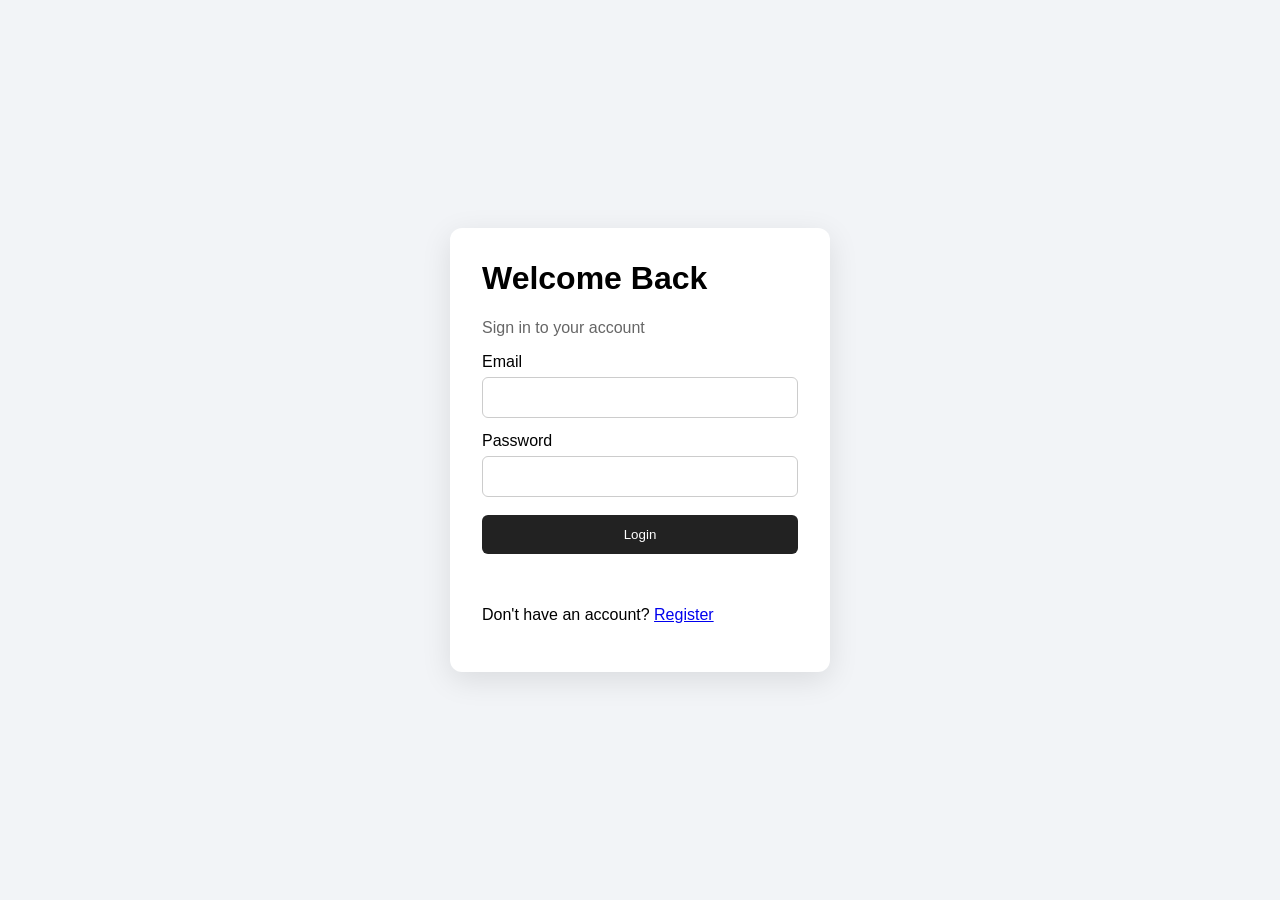
==== index.html @ b6819a4b "Add files via upload" ====
<!doctype html>
<html lang="en">
  <head>
    <meta charset="UTF-8" />
    <meta name="viewport" content="width=device-width, initial-scale=1.0" />
    <title>Simple Login</title>
    <link rel="stylesheet" href="style.css" />
  </head>
  <body>
    <main class="card">
      <h1>Welcome Back</h1>
      <p class="subtitle">Sign in to your account</p>

      <form id="loginForm">
        <label>Email</label>
        <input type="email" id="email" required />

        <label>Password</label>
        <input type="password" id="password" required />

        <button type="submit">Login</button>
        <p id="message"></p>
      </form>

      <p>Don't have an account? <a href="#" id="showRegister">Register</a></p>

      <form id="registerForm" class="hidden">
        <h2>Create Account</h2>
        <label>Name</label>
        <input type="text" id="name" />

        <label>Email</label>
        <input type="email" id="regEmail" />

        <label>Password</label>
        <input type="password" id="regPassword" />

        <button type="submit">Register</button>
        <p id="registerMessage"></p>
      </form>
    </main>
  </body>
</html>
---- style.css ----
* {
  box-sizing: border-box;
  font-family: Arial, sans-serif;
}

body {
  margin: 0;
  min-height: 100vh;
  display: flex;
  justify-content: center;
  align-items: center;
  background: #f2f4f7;
}

.card {
  width: 380px;
  max-width: 90%;
  padding: 32px;
  background: white;
  border-radius: 12px;
  box-shadow: 0 8px 30px rgba(0, 0, 0, 0.1);
}

h1,
h2 {
  margin-top: 0;
}

.subtitle {
  color: #666;
}

label {
  display: block;
  margin: 14px 0 6px;
}

input {
  width: 100%;
  padding: 12px;
  border: 1px solid #ccc;
  border-radius: 6px;
}

button {
  width: 100%;
  margin-top: 18px;
  padding: 12px;
  border: 0;
  border-radius: 6px;
  background: #222;
  color: white;
  cursor: pointer;
}

button:hover {
  opacity: 0.9;
}

.hidden {
  display: none;
}

#message,
#registerMessage {
  min-height: 20px;
}
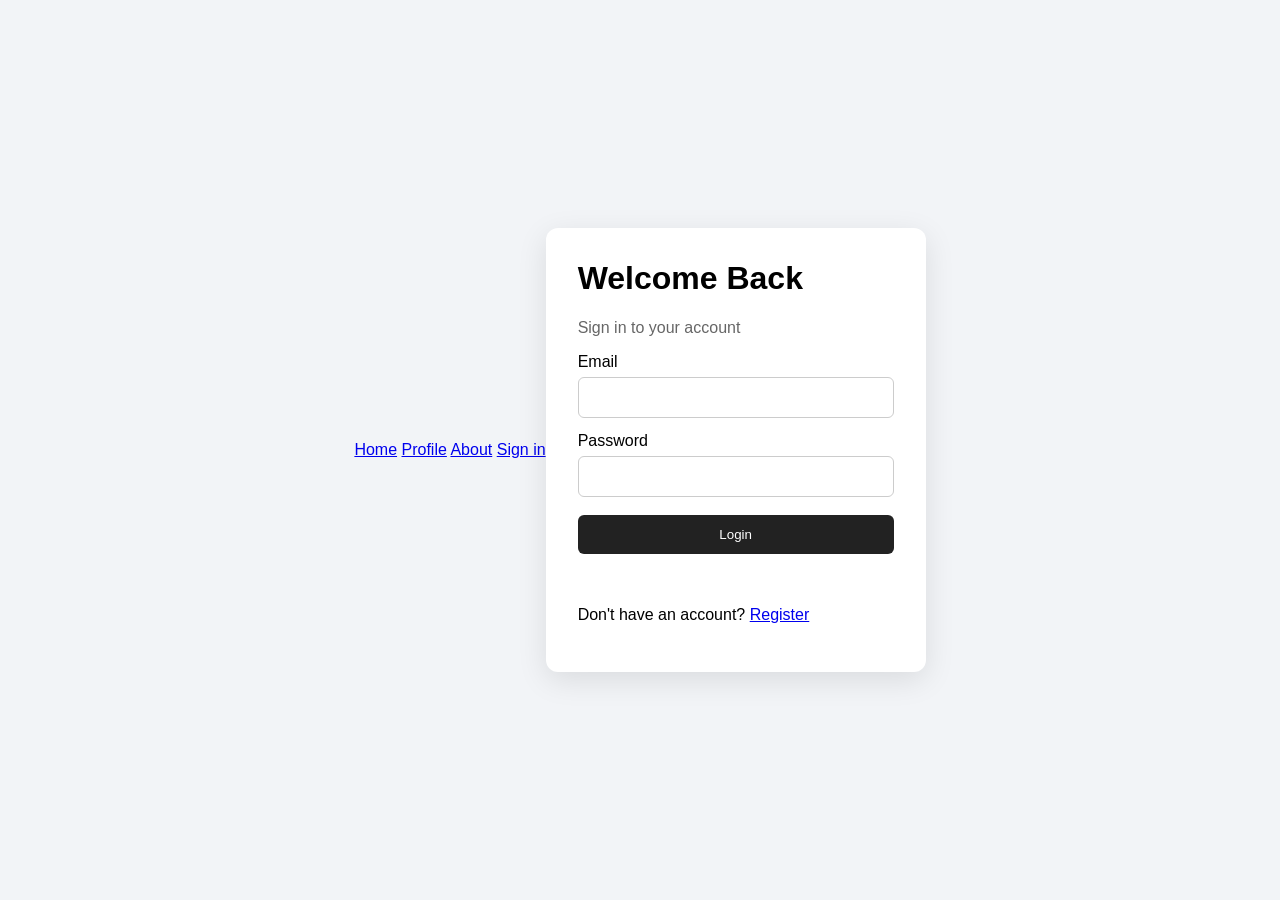
==== commit 5b6fa14a: "index.html" ====
--- a/index.html
+++ b/index.html
@@ -7,6 +7,14 @@
     <link rel="stylesheet" href="style.css" />
   </head>
   <body>
+    <!-- Navigation Bar -->
+    <nav class="navbar">
+      <div class="nav-links">
+        <a href="index.html">Home</a> <a href="profile.html">Profile</a>
+        <a href="about.html">About</a>
+        <a href="register.html" class="active">Sign in</a>
+      </div>
+    </nav>
     <main class="card">
       <h1>Welcome Back</h1>
       <p class="subtitle">Sign in to your account</p>
@@ -22,22 +30,10 @@
         <p id="message"></p>
       </form>
 
-      <p>Don't have an account? <a href="#" id="showRegister">Register</a></p>
-
-      <form id="registerForm" class="hidden">
-        <h2>Create Account</h2>
-        <label>Name</label>
-        <input type="text" id="name" />
-
-        <label>Email</label>
-        <input type="email" id="regEmail" />
-
-        <label>Password</label>
-        <input type="password" id="regPassword" />
-
-        <button type="submit">Register</button>
-        <p id="registerMessage"></p>
-      </form>
+      <p>
+        Don't have an account?
+        <a href="register.html" id="showRegister">Register</a>
+      </p>
     </main>
   </body>
 </html>
--- a/style.css
+++ b/style.css
@@ -34,6 +34,10 @@
   display: block;
   margin: 14px 0 6px;
 }
+label:hover{
+    background-color: #4834d4;
+  opacity: 0.9;s
+}
 
 input {
   width: 100%;
@@ -41,7 +45,10 @@
   border: 1px solid #ccc;
   border-radius: 6px;
 }
-
+input:hover{
+    background-color: #4834d4;
+  opacity: 0.9;
+}
 button {
   width: 100%;
   margin-top: 18px;
@@ -54,7 +61,9 @@
 }
 
 button:hover {
+  background-color: #4834d4;
   opacity: 0.9;
+  
 }
 
 .hidden {
